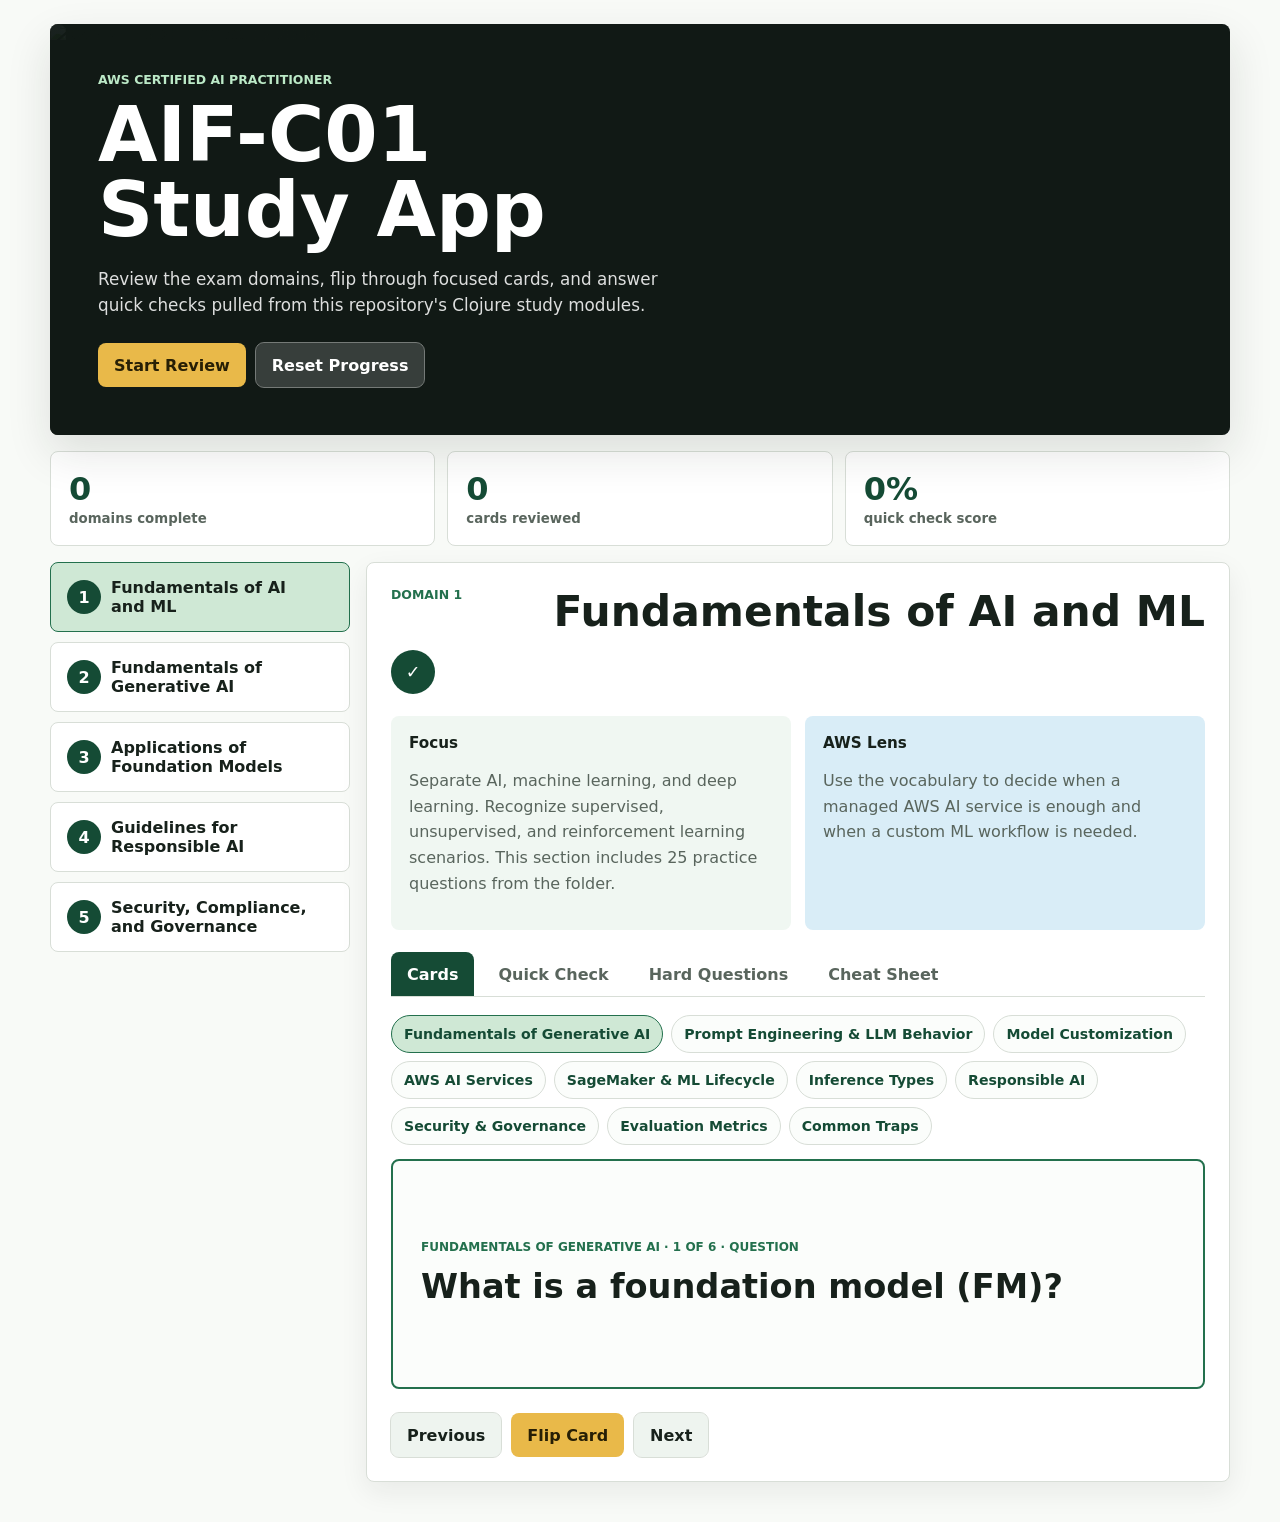
==== web/index.html @ 9cc5b3f4 "Add AIF-C01 study web app" ====
<!doctype html>
<html lang="en">
  <head>
    <meta charset="utf-8" />
    <meta name="viewport" content="width=device-width, initial-scale=1" />
    <title>AIF-C01 Study App</title>
    <link rel="stylesheet" href="./styles.css" />
  </head>
  <body>
    <main class="app-shell">
      <section class="hero" aria-labelledby="app-title">
        <img
          class="hero__image"
          src="../resources/test-image-640x.png"
          alt="AWS AI practitioner study visual"
        />
        <div class="hero__content">
          <p class="eyebrow">AWS Certified AI Practitioner</p>
          <h1 id="app-title">AIF-C01 Study App</h1>
          <p>
            Review the exam domains, flip through focused cards, and answer quick
            checks pulled from this repository's Clojure study modules.
          </p>
          <div class="hero__actions" aria-label="Study actions">
            <button class="primary-action" id="start-review" type="button">
              Start Review
            </button>
            <button class="secondary-action" id="reset-progress" type="button">
              Reset Progress
            </button>
          </div>
        </div>
      </section>

      <section class="progress-strip" aria-label="Study progress">
        <div>
          <span id="completed-count">0</span>
          <small>domains complete</small>
        </div>
        <div>
          <span id="card-count">0</span>
          <small>cards reviewed</small>
        </div>
        <div>
          <span id="quiz-score">0%</span>
          <small>quick check score</small>
        </div>
      </section>

      <section class="workspace" aria-label="Study workspace">
        <nav class="domain-list" id="domain-list" aria-label="Exam domains"></nav>

        <article class="study-panel">
          <div class="panel-heading">
            <p class="eyebrow" id="selected-domain-kicker">Domain 1</p>
            <h2 id="selected-domain-title">Fundamentals of AI and ML</h2>
            <button class="icon-button" id="mark-complete" type="button" title="Mark domain complete">
              ✓
            </button>
          </div>

          <div class="insight-grid">
            <div>
              <h3>Focus</h3>
              <p id="selected-domain-summary"></p>
            </div>
            <div>
              <h3>AWS Lens</h3>
              <p id="selected-domain-aws"></p>
            </div>
          </div>

          <div class="tabs" role="tablist" aria-label="Study modes">
            <button class="tab is-active" id="tab-cards" type="button">Cards</button>
            <button class="tab" id="tab-quiz" type="button">Quick Check</button>
            <button class="tab" id="tab-hard" type="button">Hard Questions</button>
            <button class="tab" id="tab-cheat-sheet" type="button">Cheat Sheet</button>
          </div>

          <section class="mode is-active" id="cards-mode" aria-label="Flashcards">
            <div class="deck-list" id="deck-list" aria-label="Flashcard decks"></div>
            <div class="flashcard" id="flashcard" tabindex="0" role="button" aria-live="polite">
              <span class="flashcard__label">Question</span>
              <p id="flashcard-text"></p>
            </div>
            <div class="card-controls">
              <button class="secondary-action" id="previous-card" type="button">Previous</button>
              <button class="primary-action" id="flip-card" type="button">Flip Card</button>
              <button class="secondary-action" id="next-card" type="button">Next</button>
            </div>
          </section>

          <section class="mode" id="quiz-mode" aria-label="Quick check">
            <div class="quiz-meta">
              <span id="quiz-position"></span>
              <span id="quiz-source"></span>
            </div>
            <p class="quiz-question" id="quiz-question"></p>
            <div class="quiz-options" id="quiz-options"></div>
            <p class="quiz-feedback" id="quiz-feedback" aria-live="polite"></p>
            <div class="card-controls">
              <button class="secondary-action" id="previous-question" type="button">Previous</button>
              <button class="primary-action" id="next-question" type="button">Next Question</button>
            </div>
          </section>

          <section class="mode" id="cheat-sheet-mode" aria-label="Crack sheet">
            <div class="cheat-sheet" id="cheat-sheet"></div>
          </section>

          <section class="mode" id="hard-mode" aria-label="Hard questions">
            <div class="quiz-meta">
              <span id="hard-position"></span>
              <span id="hard-source"></span>
              <span id="hard-score"></span>
            </div>
            <p class="quiz-question" id="hard-question"></p>
            <div class="quiz-options" id="hard-options"></div>
            <p class="quiz-feedback" id="hard-feedback" aria-live="polite"></p>
            <div class="card-controls">
              <button class="secondary-action" id="previous-hard-question" type="button">Previous</button>
              <button class="primary-action" id="next-hard-question" type="button">Next Question</button>
            </div>
          </section>
        </article>
      </section>
    </main>

    <script src="./questions.js"></script>
    <script src="./flashcards.js"></script>
    <script src="./hard-questions.js"></script>
    <script src="./hard-questions-part2.js"></script>
    <script src="./hard-questions-part3.js"></script>
    <script src="./app.js"></script>
  </body>
</html>
---- web/styles.css ----
:root {
  color-scheme: light;
  --ink: #17211b;
  --muted: #59655d;
  --line: #d8ded7;
  --paper: #f8faf7;
  --panel: #ffffff;
  --mint: #cfe8d5;
  --green: #23704d;
  --green-deep: #154b35;
  --amber: #e9b949;
  --coral: #d96f55;
  --sky: #d9edf7;
  --shadow: 0 18px 45px rgba(23, 33, 27, 0.12);
}

* {
  box-sizing: border-box;
}

body {
  margin: 0;
  min-height: 100vh;
  background: var(--paper);
  color: var(--ink);
  font-family:
    Inter, ui-sans-serif, system-ui, -apple-system, BlinkMacSystemFont, "Segoe UI",
    sans-serif;
}

button {
  border: 0;
  cursor: pointer;
  font: inherit;
}

.app-shell {
  width: min(1180px, calc(100% - 32px));
  margin: 0 auto;
  padding: 24px 0 40px;
}

.hero {
  position: relative;
  display: grid;
  min-height: 360px;
  overflow: hidden;
  border-radius: 8px;
  background: #111915;
  box-shadow: var(--shadow);
}

.hero__image {
  position: absolute;
  inset: 0;
  width: 100%;
  height: 100%;
  object-fit: cover;
  opacity: 0.42;
  filter: saturate(0.9) contrast(1.04);
}

.hero::after {
  position: absolute;
  inset: 0;
  content: "";
  background: linear-gradient(90deg, rgba(17, 25, 21, 0.9), rgba(17, 25, 21, 0.36));
}

.hero__content {
  position: relative;
  z-index: 1;
  align-self: end;
  max-width: 680px;
  padding: 48px;
  color: white;
}

.eyebrow {
  margin: 0 0 10px;
  color: var(--green);
  font-size: 0.78rem;
  font-weight: 800;
  letter-spacing: 0;
  text-transform: uppercase;
}

.hero .eyebrow {
  color: #bce9c7;
}

h1,
h2,
h3,
p {
  overflow-wrap: anywhere;
}

h1 {
  margin: 0;
  font-size: clamp(2.35rem, 6vw, 5.1rem);
  line-height: 0.98;
  letter-spacing: 0;
}

.hero p:not(.eyebrow) {
  max-width: 54ch;
  margin: 18px 0 0;
  color: rgba(255, 255, 255, 0.86);
  font-size: 1.05rem;
  line-height: 1.6;
}

.hero__actions,
.card-controls {
  display: flex;
  flex-wrap: wrap;
  gap: 10px;
  margin-top: 24px;
}

.primary-action,
.secondary-action,
.tab,
.domain-button {
  min-height: 44px;
  border-radius: 8px;
  padding: 0 16px;
  font-weight: 800;
}

.primary-action {
  background: var(--amber);
  color: #271f05;
}

.secondary-action {
  background: rgba(255, 255, 255, 0.16);
  color: inherit;
  outline: 1px solid rgba(255, 255, 255, 0.42);
}

.study-panel .secondary-action {
  background: #eef4ef;
  color: var(--ink);
  outline-color: var(--line);
}

.progress-strip {
  display: grid;
  grid-template-columns: repeat(3, 1fr);
  gap: 12px;
  margin: 16px 0;
}

.progress-strip div {
  min-height: 92px;
  border: 1px solid var(--line);
  border-radius: 8px;
  background: var(--panel);
  padding: 18px;
}

.progress-strip span {
  display: block;
  color: var(--green-deep);
  font-size: 2rem;
  font-weight: 900;
}

.progress-strip small {
  color: var(--muted);
  font-weight: 700;
}

.workspace {
  display: grid;
  grid-template-columns: 300px 1fr;
  gap: 16px;
  align-items: start;
}

.domain-list {
  display: grid;
  gap: 10px;
}

.domain-button {
  display: grid;
  grid-template-columns: auto 1fr auto;
  gap: 10px;
  align-items: center;
  width: 100%;
  min-height: 70px;
  border: 1px solid var(--line);
  background: var(--panel);
  color: var(--ink);
  text-align: left;
}

.domain-button.is-active {
  border-color: var(--green);
  background: var(--mint);
}

.domain-button__number {
  display: grid;
  place-items: center;
  width: 34px;
  height: 34px;
  border-radius: 50%;
  background: var(--green-deep);
  color: white;
  font-weight: 900;
}

.domain-button__status {
  color: var(--green);
  font-size: 1.25rem;
}

.study-panel {
  border: 1px solid var(--line);
  border-radius: 8px;
  background: var(--panel);
  padding: 24px;
  box-shadow: 0 10px 28px rgba(23, 33, 27, 0.07);
}

.panel-heading {
  display: grid;
  grid-template-columns: 1fr auto;
  gap: 14px;
  align-items: start;
}

.panel-heading h2 {
  margin: 0;
  font-size: clamp(1.7rem, 4vw, 2.65rem);
  letter-spacing: 0;
}

.icon-button {
  display: grid;
  place-items: center;
  width: 44px;
  height: 44px;
  border-radius: 50%;
  background: var(--green-deep);
  color: white;
  font-size: 1.1rem;
  font-weight: 900;
}

.icon-button.is-complete {
  background: var(--coral);
}

.insight-grid {
  display: grid;
  grid-template-columns: repeat(2, 1fr);
  gap: 14px;
  margin: 22px 0;
}

.insight-grid div {
  min-height: 150px;
  border-radius: 8px;
  background: #f0f7f2;
  padding: 18px;
}

.insight-grid div:nth-child(2) {
  background: var(--sky);
}

.insight-grid h3 {
  margin: 0 0 10px;
  font-size: 0.95rem;
}

.insight-grid p,
.quiz-question,
.quiz-feedback {
  color: var(--muted);
  line-height: 1.6;
}

.tabs {
  display: flex;
  flex-wrap: wrap;
  gap: 8px;
  border-bottom: 1px solid var(--line);
  margin-bottom: 18px;
}

.tab {
  border-radius: 8px 8px 0 0;
  background: transparent;
  color: var(--muted);
}

.tab.is-active {
  background: var(--green-deep);
  color: white;
}

.mode {
  display: none;
}

.mode.is-active {
  display: block;
}

.flashcard {
  display: grid;
  align-content: center;
  min-height: 230px;
  border: 2px solid var(--green);
  border-radius: 8px;
  background: #fbfdfb;
  padding: 28px;
}

.deck-list {
  display: flex;
  flex-wrap: wrap;
  gap: 8px;
  margin-bottom: 14px;
}

.deck-button {
  min-height: 38px;
  border: 1px solid var(--line);
  border-radius: 999px;
  background: #fbfdfb;
  color: var(--green-deep);
  padding: 0 12px;
  font-size: 0.88rem;
  font-weight: 800;
}

.deck-button.is-active {
  border-color: var(--green);
  background: var(--mint);
}

.flashcard__label {
  color: var(--green);
  font-size: 0.75rem;
  font-weight: 900;
  text-transform: uppercase;
}

.flashcard p {
  margin: 12px 0 0;
  font-size: clamp(1.35rem, 3vw, 2.1rem);
  font-weight: 850;
  line-height: 1.24;
}

.quiz-options {
  display: grid;
  gap: 10px;
}

.quiz-meta {
  display: flex;
  flex-wrap: wrap;
  gap: 8px;
  margin-bottom: 10px;
}

.quiz-meta span {
  border-radius: 999px;
  background: #eef4ef;
  color: var(--green-deep);
  padding: 6px 10px;
  font-size: 0.82rem;
  font-weight: 800;
}

.quiz-options button {
  min-height: 54px;
  border: 1px solid var(--line);
  border-radius: 8px;
  background: #fbfdfb;
  color: var(--ink);
  padding: 12px 14px;
  text-align: left;
}

.quiz-options button.is-correct {
  border-color: var(--green);
  background: var(--mint);
}

.quiz-options button.is-wrong {
  border-color: var(--coral);
  background: #fbe8e2;
}

.cheat-sheet {
  display: grid;
  gap: 14px;
}

.cheat-section {
  border: 1px solid var(--line);
  border-radius: 8px;
  background: #fbfdfb;
  padding: 18px;
}

.cheat-section h3 {
  margin: 0 0 12px;
  color: var(--green-deep);
}

.cheat-grid {
  display: grid;
  grid-template-columns: minmax(120px, 0.8fr) minmax(160px, 1.2fr);
  overflow: hidden;
  border: 1px solid var(--line);
  border-radius: 8px;
}

.cheat-grid div {
  min-height: 42px;
  border-bottom: 1px solid var(--line);
  padding: 10px 12px;
  overflow-wrap: anywhere;
}

.cheat-grid div:nth-child(odd) {
  background: #eef4ef;
  font-weight: 800;
}

.cheat-grid div:nth-last-child(-n + 2) {
  border-bottom: 0;
}

.cheat-note {
  margin: 12px 0 0;
  color: var(--muted);
  font-weight: 800;
  line-height: 1.5;
}

.trap-list {
  display: grid;
  gap: 10px;
  margin: 0;
  padding: 0;
  list-style: none;
}

.trap-list li {
  border-left: 4px solid var(--coral);
  background: #fff7f4;
  border-radius: 6px;
  padding: 10px 12px;
  color: var(--muted);
  font-weight: 750;
}

@media (max-width: 820px) {
  .app-shell {
    width: min(100% - 20px, 1180px);
    padding-top: 10px;
  }

  .hero {
    min-height: 420px;
  }

  .hero::after {
    background: linear-gradient(180deg, rgba(17, 25, 21, 0.36), rgba(17, 25, 21, 0.9));
  }

  .hero__content {
    padding: 28px;
  }

  .progress-strip,
  .workspace,
  .insight-grid,
  .cheat-grid {
    grid-template-columns: 1fr;
  }

  .cheat-grid div {
    border-bottom: 1px solid var(--line);
  }

  .domain-list {
    grid-template-columns: 1fr;
  }
}
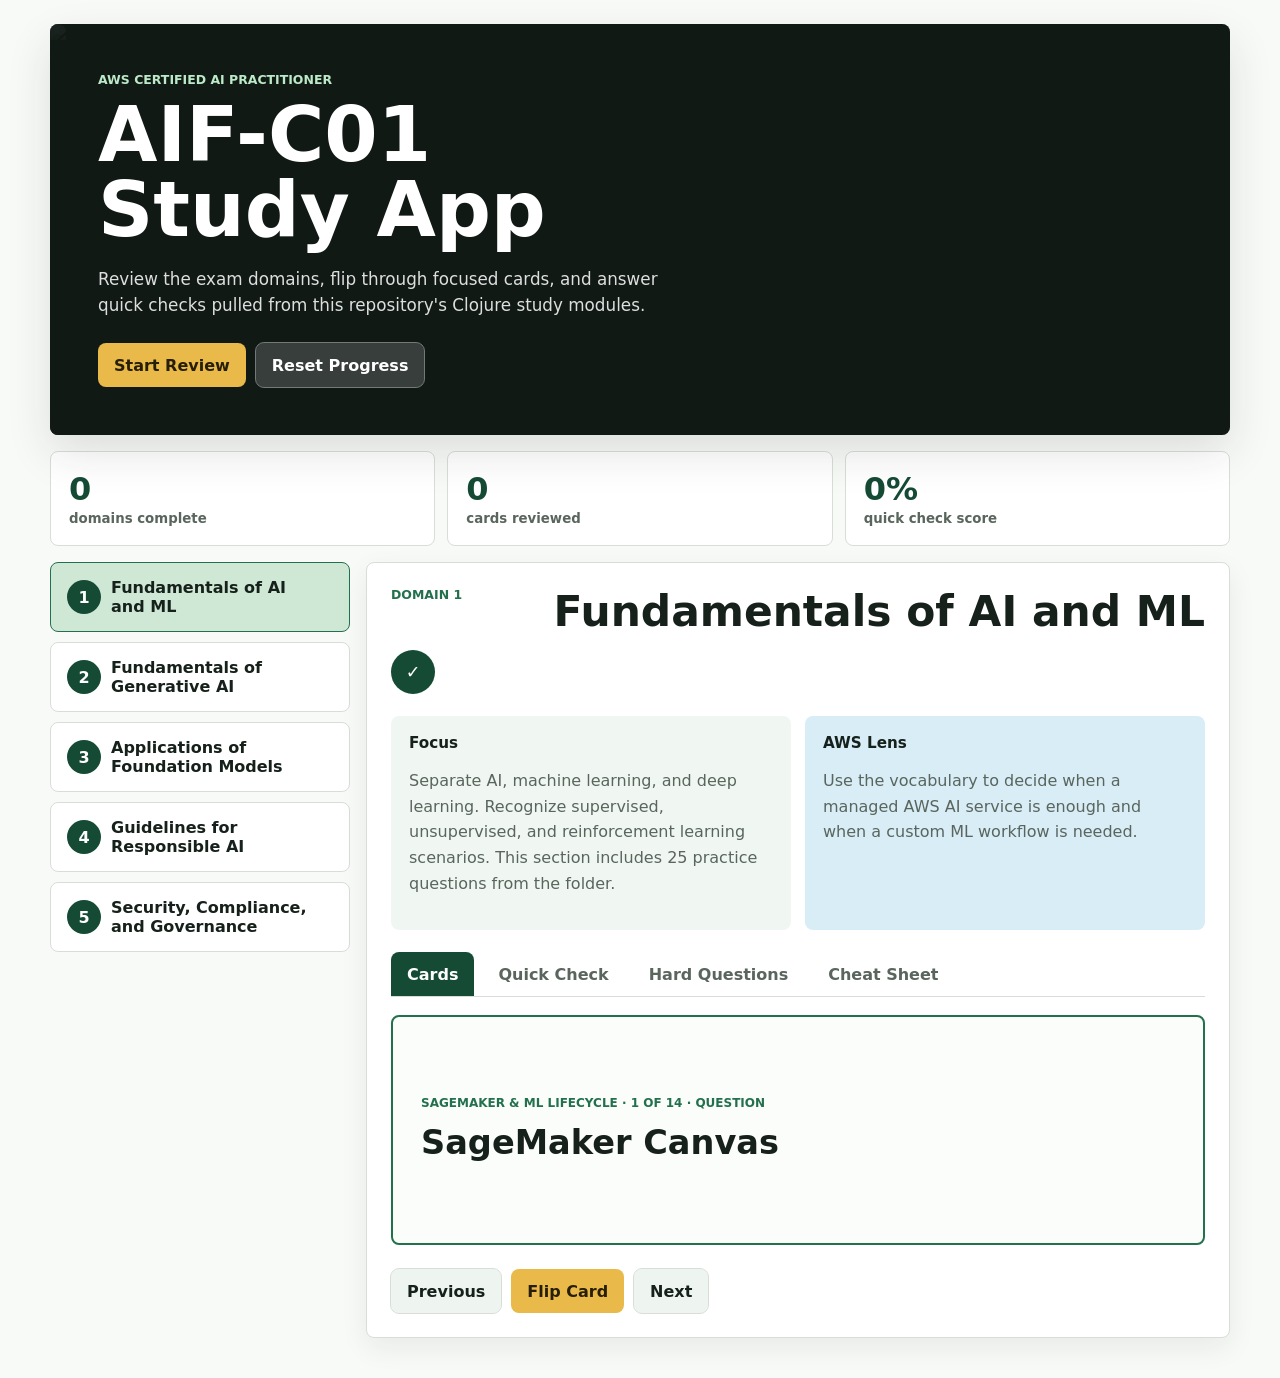
==== commit f3d0e2c9: "Make flashcards follow selected domain" ====
--- a/web/index.html
+++ b/web/index.html
@@ -78,7 +78,6 @@
           </div>
 
           <section class="mode is-active" id="cards-mode" aria-label="Flashcards">
-            <div class="deck-list" id="deck-list" aria-label="Flashcard decks"></div>
             <div class="flashcard" id="flashcard" tabindex="0" role="button" aria-live="polite">
               <span class="flashcard__label">Question</span>
               <p id="flashcard-text"></p>
--- a/web/styles.css
+++ b/web/styles.css
@@ -323,29 +323,6 @@
   padding: 28px;
 }
 
-.deck-list {
-  display: flex;
-  flex-wrap: wrap;
-  gap: 8px;
-  margin-bottom: 14px;
-}
-
-.deck-button {
-  min-height: 38px;
-  border: 1px solid var(--line);
-  border-radius: 999px;
-  background: #fbfdfb;
-  color: var(--green-deep);
-  padding: 0 12px;
-  font-size: 0.88rem;
-  font-weight: 800;
-}
-
-.deck-button.is-active {
-  border-color: var(--green);
-  background: var(--mint);
-}
-
 .flashcard__label {
   color: var(--green);
   font-size: 0.75rem;
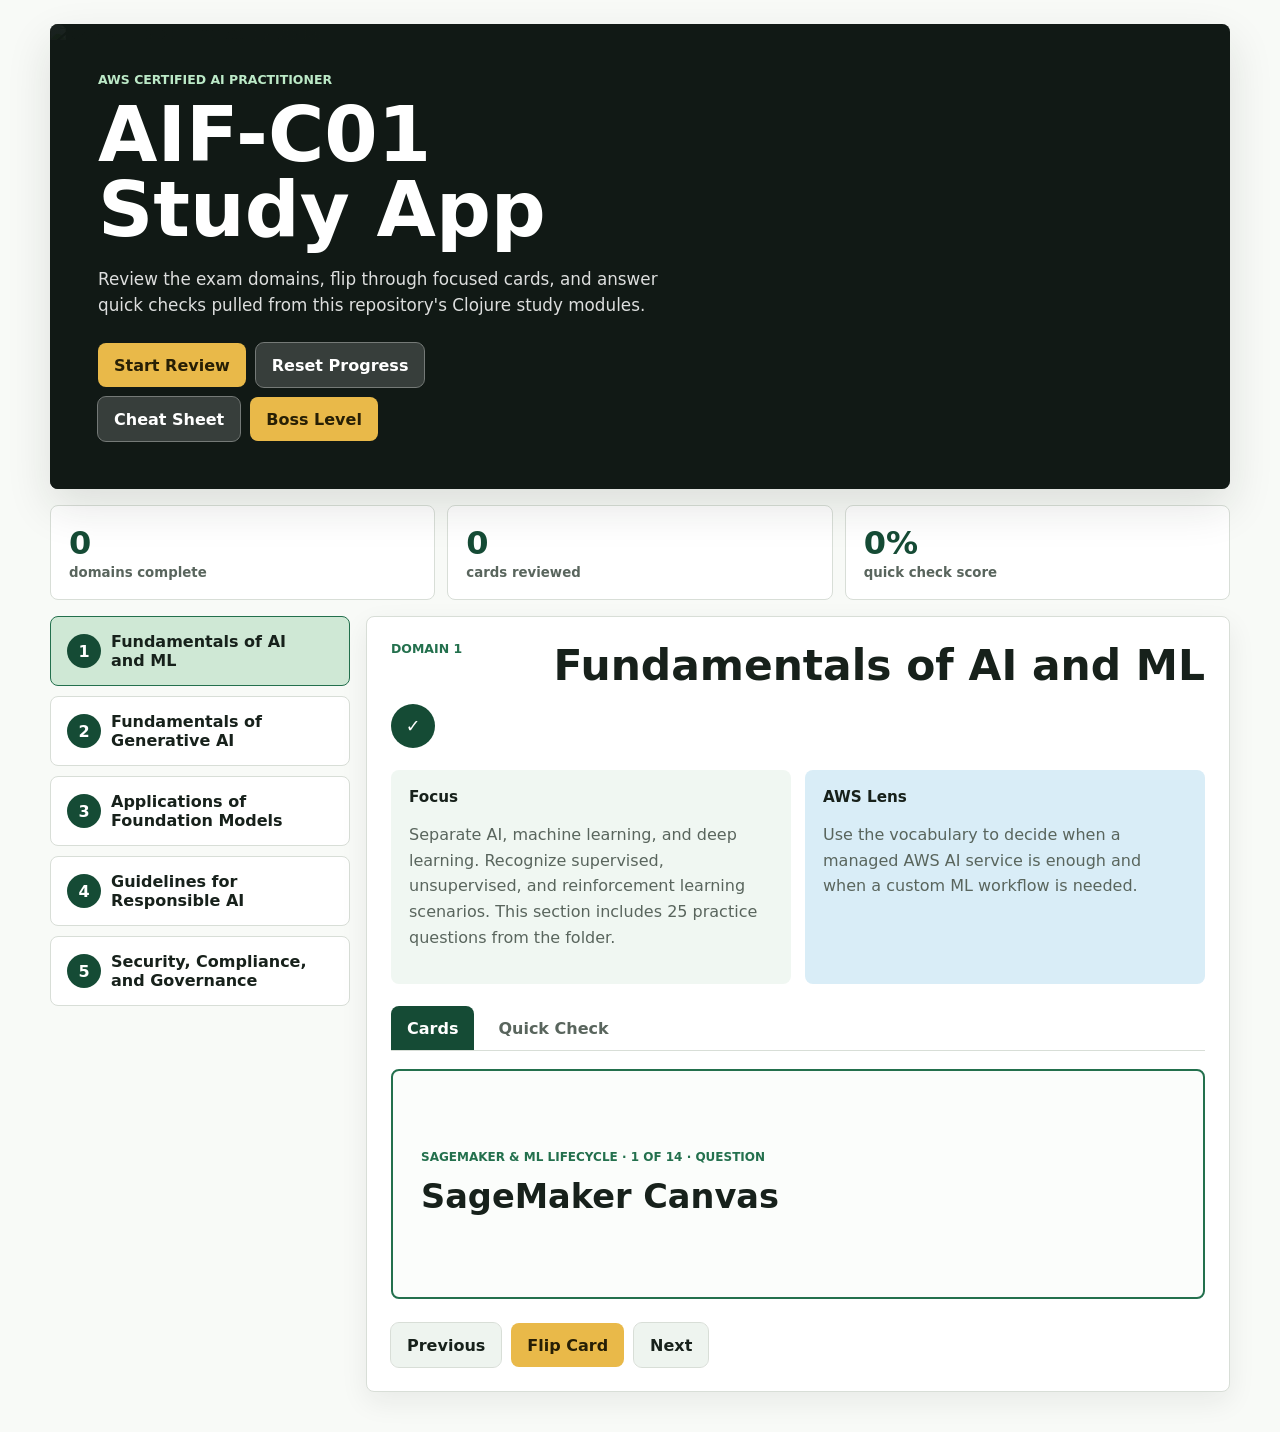
==== commit 576edae7: "Promote boss level and cheat sheet to page views" ====
--- a/web/index.html
+++ b/web/index.html
@@ -22,12 +22,22 @@
             checks pulled from this repository's Clojure study modules.
           </p>
           <div class="hero__actions" aria-label="Study actions">
-            <button class="primary-action" id="start-review" type="button">
-              Start Review
-            </button>
-            <button class="secondary-action" id="reset-progress" type="button">
-              Reset Progress
-            </button>
+            <div class="hero__actions-left">
+              <button class="primary-action" id="start-review" type="button">
+                Start Review
+              </button>
+              <button class="secondary-action" id="reset-progress" type="button">
+                Reset Progress
+              </button>
+            </div>
+            <div class="hero__actions-right">
+              <button class="secondary-action" id="open-cheat-sheet" type="button">
+                Cheat Sheet
+              </button>
+              <button class="primary-action" id="open-boss-level" type="button">
+                Boss Level
+              </button>
+            </div>
           </div>
         </div>
       </section>
@@ -47,7 +57,7 @@
         </div>
       </section>
 
-      <section class="workspace" aria-label="Study workspace">
+      <section class="workspace" id="workspace" aria-label="Study workspace">
         <nav class="domain-list" id="domain-list" aria-label="Exam domains"></nav>
 
         <article class="study-panel">
@@ -73,8 +83,6 @@
           <div class="tabs" role="tablist" aria-label="Study modes">
             <button class="tab is-active" id="tab-cards" type="button">Cards</button>
             <button class="tab" id="tab-quiz" type="button">Quick Check</button>
-            <button class="tab" id="tab-hard" type="button">Hard Questions</button>
-            <button class="tab" id="tab-cheat-sheet" type="button">Cheat Sheet</button>
           </div>
 
           <section class="mode is-active" id="cards-mode" aria-label="Flashcards">
@@ -104,10 +112,18 @@
           </section>
 
           <section class="mode" id="cheat-sheet-mode" aria-label="Crack sheet">
+            <div class="standalone-header">
+              <p class="eyebrow">Separate Page</p>
+              <h3>Cheat Sheet</h3>
+            </div>
             <div class="cheat-sheet" id="cheat-sheet"></div>
           </section>
 
-          <section class="mode" id="hard-mode" aria-label="Hard questions">
+          <section class="mode" id="hard-mode" aria-label="Boss level questions">
+            <div class="standalone-header">
+              <p class="eyebrow">Separate Page</p>
+              <h3>Boss Level</h3>
+            </div>
             <div class="quiz-meta">
               <span id="hard-position"></span>
               <span id="hard-source"></span>
--- a/web/styles.css
+++ b/web/styles.css
@@ -119,6 +119,18 @@
   margin-top: 24px;
 }
 
+.hero__actions {
+  align-items: center;
+  justify-content: space-between;
+}
+
+.hero__actions-left,
+.hero__actions-right {
+  display: flex;
+  flex-wrap: wrap;
+  gap: 10px;
+}
+
 .primary-action,
 .secondary-action,
 .tab,
@@ -140,6 +152,14 @@
   outline: 1px solid rgba(255, 255, 255, 0.42);
 }
 
+.secondary-action.is-active {
+  background: rgba(255, 255, 255, 0.28);
+}
+
+.primary-action.is-active {
+  box-shadow: inset 0 0 0 2px rgba(39, 31, 5, 0.28);
+}
+
 .study-panel .secondary-action {
   background: #eef4ef;
   color: var(--ink);
@@ -178,6 +198,17 @@
   grid-template-columns: 300px 1fr;
   gap: 16px;
   align-items: start;
+}
+
+.workspace.is-standalone {
+  grid-template-columns: 1fr;
+}
+
+.workspace.is-standalone .domain-list,
+.workspace.is-standalone .panel-heading,
+.workspace.is-standalone .insight-grid,
+.workspace.is-standalone .tabs {
+  display: none;
 }
 
 .domain-list {
@@ -313,6 +344,15 @@
   display: block;
 }
 
+.standalone-header {
+  margin-bottom: 16px;
+}
+
+.standalone-header h3 {
+  margin: 0;
+  font-size: clamp(1.7rem, 4vw, 2.65rem);
+}
+
 .flashcard {
   display: grid;
   align-content: center;
@@ -461,6 +501,15 @@
     padding: 28px;
   }
 
+  .hero__actions {
+    align-items: stretch;
+  }
+
+  .hero__actions-left,
+  .hero__actions-right {
+    width: 100%;
+  }
+
   .progress-strip,
   .workspace,
   .insight-grid,
